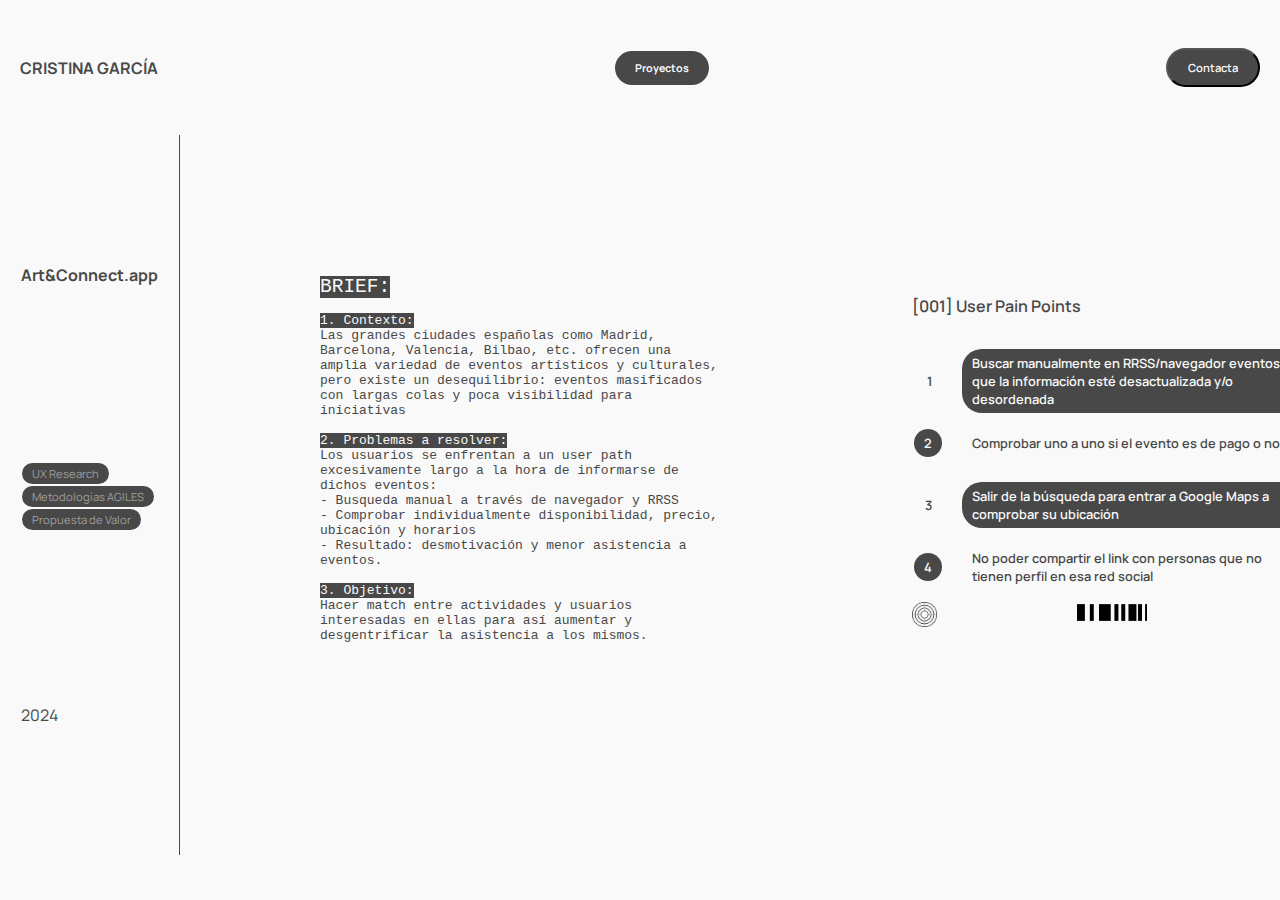
==== art.html @ 5415c03b "primera version" ====
<!DOCTYPE html>
<html lang="en">
<head>
    <meta charset="UTF-8">
    <meta name="viewport" content="width=device-width, initial-scale=1.0">
    <title>Art.app</title>
    <link rel="preconnect" href="https://fonts.googleapis.com">
    <link rel="preconnect" href="https://fonts.gstatic.com" crossorigin>
    <link href="https://fonts.googleapis.com/css2?family=Alfa+Slab+One&family=Manrope:wght@200..800&family=Oswald:wght@200..700&family=Press+Start+2P&family=Quicksand:wght@300..700&display=swap" rel="stylesheet">
    <link rel="stylesheet" href="css/proyecto.css">
</head>
<body>
    <header>
        <a href="index.html"><h2>CRISTINA GARCÍA</h2></a>
        <div>
            <a href="proyectos.html"><h6>Proyectos</h6></a>
            <!--<a href="about.html"><h6>Sobre mí</h6></a>-->
        </div>
        <a href="contacto.html"><button>Contacta</button></a>
    </header>

    <section class="contenido">
        <div class="contenedor izquierda">
            <h4>Art&Connect.app</h4>
            <div class="etiquetas">
                <p>UX Research</p>
                <p>Metodologías AGILES</p>
                <p>Propuesta de Valor</p>
            </div>
            <p class="anyo">2024</p>
        </div>

        <div class="canvas">
            <div class="brief">
                <p class="primero"><mark>BRIEF:</mark></p>
                <br>
                <p><mark>1. Contexto:</mark></p>
                <p>Las grandes ciudades españolas como Madrid, Barcelona, Valencia, Bilbao, etc. ofrecen una amplia variedad de eventos artísticos y culturales, pero existe un desequilibrio: eventos masificados con largas colas y poca visibilidad para iniciativas </p>
                <br>
                <p><mark>2. Problemas a resolver:</mark></p>
                <p>Los usuarios se enfrentan a un user path excesivamente largo a la hora de informarse de dichos eventos: <br>- Busqueda manual a través de navegador y RRSS <br>- Comprobar individualmente disponibilidad, precio, ubicación y horarios <br>- Resultado: desmotivación y menor asistencia a eventos.</p>
                <br>
                <p><mark>3. Objetivo:</mark></p>
                <p>Hacer match entre actividades y usuarios interesadas en ellas para así aumentar y desgentrificar la asistencia a los mismos. <br></p>
            </div>

            <div class="ventana">
                <p>[001] User Pain Points</p>
                <img width="25px" style="padding-bottom: 5px;" src="img/diana.png" alt="Diana" id="landing">
                <div class="painpoints">
                    <!--<img class="tituloUno"src="img/pain-points.png" alt="User Pain Points">-->
                    <p>1</p>
                    <p>Buscar manualmente en RRSS/navegador eventos y que la información esté desactualizada y/o desordenada</p>
                    <p>2</p>
                    <p style="width: 330px;">Comprobar uno a uno si el evento es de pago o no</p>
                    <p>3</p>
                    <p>Salir de la búsqueda para entrar a Google Maps a comprobar su ubicación</p>
                    <p>4</p>
                    <p>No poder compartir el link con personas que no tienen perfil en esa red social</p>
                </div>
                <img width="25px" style="padding-top: 5px;" src="img/diana.png" alt="Diana">
                <img width="70px" height="25px" src="img/codigo-de-barras.png" alt="Código de barras">
                <img width="25px" style="padding-top: 5px;" src="img/diana.png" alt="Diana">
            </div>

            <div style="width:1000px;" class="ventana">
                <p>[002] User Personas</p>
                <img width="25px" style="padding-bottom: 5px;" src="img/diana.png" alt="Diana" id="landing">
                <div class="user-persona-story">
                    <img src="img/user-persona-claudia.png" alt="User Persona 1">
                    <img src="img/user-persona-elias.png" alt="User Persona 2">
                </div>
                <img width="25px" style="padding-top: 5px;" src="img/diana.png" alt="Diana">
                <img width="70px" height="25px" src="img/codigo-de-barras.png" alt="Código de barras">
                <img width="25px" style="padding-top: 5px;" src="img/diana.png" alt="Diana">
            </div>

            <div style="width:1000px;" class="ventana">
                <p>[003] User Stories</p>
                <img width="25px" style="padding-bottom: 5px;" src="img/diana.png" alt="Diana" id="landing">
                <img width="500px" src="img/user-stories.png" alt="User Stories">
                <img width="25px" style="padding-top: 5px;" src="img/diana.png" alt="Diana">
                <img width="70px" height="25px" src="img/codigo-de-barras.png" alt="Código de barras">
                <img width="25px" style="padding-top: 5px;" src="img/diana.png" alt="Diana">
            </div>

            <div style="width:1000px;" class="ventana">
                <p>[004] User Journey</p>
                <img width="25px" style="padding-bottom: 5px;" src="img/diana.png" alt="Diana" id="landing">
                <div class="user-persona-story">
                    <img src="img/user-journey-CL.png" alt="User Journey 1">
                    <img src="img/user-journey-EL.png" alt="User Journey 2">
                </div>
                <img width="25px" style="padding-top: 5px;" src="img/diana.png" alt="Diana">
                <img width="70px" height="25px" src="img/codigo-de-barras.png" alt="Código de barras">
                <img width="25px" style="padding-top: 5px;" src="img/diana.png" alt="Diana">
            </div>

                <a href="BurstProject.html"><button class="next">Siguiente <br>proyecto</button></a>
            
        
        </div>

    </section>

    <script>
        window.addEventListener("wheel", evento => {
                
            window.scrollTo(window.scrollX + evento.deltaY, 0);
        });
    </script>
</body>
</html>
---- css/proyecto.css ----
*{
    margin: 0;
    padding: 0;
}
:root{
    --textColor: #484848;
    --backgroundColor: #f9f9f9;
    --detailsColor: #9f9f9f;
}
html{
    cursor: url(../img/cursor-normal.png), auto;
} 
body{
    font-family: "Manrope", sans-serif;
    background-color: var(--backgroundColor);
    color: var(--textColor);
    width: 100%;
    display: flex;
    justify-content: center;
    align-items: center;
    flex-direction: column;
    overflow: hidden; /* Esconder la barra de scroll */
}
header{
    width: 100%;
    height: 15vh;
    display: flex;
    justify-content: space-between;
    align-items: center;
    box-sizing: border-box;
    padding: 0 20px;
    position: fixed;
    top: 0px;
    z-index: 5;
    background-color: var(--backgroundColor);
}
header h2{
    font-size: 1em;
    color: var(--textColor);
}
header div{
    background-color: var(--textColor);
    color: var(--backgroundColor);
    display: flex;
    justify-content: space-evenly;
    padding: 10px 20px;
    border-radius: 20px;
    gap: 20px;
}
header div a{
    color: var(--backgroundColor);
}
header div h6:hover{
    color: var(--detailsColor);
    text-decoration: underline;
}
header button{
    background-color: var(--textColor);
    color: var(--backgroundColor);
    border-radius:50px;
    font-family: "Manrope", sans-serif;
    padding: 10px 20px;
    font-size: 0.7em;
    font-weight: 600;
}
header button:hover{ 
    transform: scale(1.2);
    background-color: var(--detailsColor);
    color: var(--backgroundColor);
    box-shadow: 2px 5px 10px var(--detailsColor);
    border: none;
    text-decoration: underline;
}
a{
    text-decoration: none;
}

/* Contenido de las páginas de Proyectos */
.contenido{
    width: 100%;
    height: 82vh; /*eliminar el scroll vertical */ 
    display: flex;
    align-items: center;
}
.izquierda{
    width: 180px;
    height: 80vh;
    box-sizing: border-box;
    padding: 30px;
    display: grid;
    grid-template-rows: repeat(3,1fr);
    align-items: center;
    justify-content: center;
    border-right: 1px solid var(--textColor);
    position: fixed;
    top:15vh;
    background-color: var(--backgroundColor);
    z-index: 4;
} 
.etiquetas p{
    display: inline-block;
    background-color: var(--textColor);
    color: var(--detailsColor);
    font-size: 0.7em;
    border-radius: 15px;
    padding: 3px 10px;
    margin: 2px 1px 0;
}
.canvas{
    width: 300%;
    margin: 20vh 25vw 0;
    display: flex;
    align-items: center;
    justify-content: space-between;
    gap: 5%;
}
.next{
    width: 150px;
    height: 150px;
    background-color: var(--textColor);
    color: var(--backgroundColor);
    border-radius: 50%;
    font-size: 1em;
    font-family: "Manrope", sans-serif;
    margin-right: 10vw;
}
.next:hover{
    background-color: var(--backgroundColor);
    border: 3px solid var(--textColor);
    color: var(--textColor);
    box-shadow: 2px 2px 5px var(--textColor);
}
.ventana p{
    font-weight: 600;
}

/* PROYECTO: ArtApp.com */
.brief{
    width: 400px;
    font-family: monospace;
}
mark{
    background-color: var(--textColor);
    color: var(--backgroundColor);
}
.primero{
    font-size: 1.5em;
    width: 400px;
}
.painpoints{
    display: grid;
    grid-template-columns: 30px 350px;
    grid-template-rows: repeat(4, 60px);
    row-gap: 2px;
    column-gap: 20px;
    padding: 0;
    margin-top: 30px;
    justify-items: end;
}
.painpoints p{
    font-family: "Manrope", sans-serif;
    font-size: 0.8em;
    align-self: center;
    padding: 5px 10px;
}
.painpoints p:nth-child(2),
.painpoints p:nth-child(3),
.painpoints p:nth-child(6),
.painpoints p:nth-child(7){
    background-color: var(--textColor);
    color: var(--backgroundColor);
    border-radius: 20px;
}
.user-persona-story{
    display: flex;
    align-items: center;
    gap: 3px;
}
.user-persona-story img{
    width: 497px;
}


/* http://bennet.clapat.com/?ref=designerdailyreport.com*/
/*PROYECTO: JC Portfolio */
.indiceJC{
    display: grid;
    grid-template-rows: 5vh, repeat(3, 1fr);
    justify-items: center;
    align-content: center;
    font-weight: 600;
    cursor: pointer;
    gap: 10px;
}
.indiceJC img{
    height: 100px;
}
.indiceJC img:hover{
    border: 2px solid var(--textColor);
    box-shadow: 2px 2px 5px var(--textColor);
}
.ventana{
    width: 450px;
    display: flex;
    align-items: center;
    justify-content: space-between;
    flex-wrap: wrap;
    position: relative;
}
.ventana p{
    display: inline;
}
.ventana video{
    display: block;
}

/* PROYECTO: Burst Project */
.indiceModal{
    display: flex;
    flex-direction: column;
    align-items: center;
    gap: 10px;
}
.modal{
    display: grid;
    grid-template-columns: repeat(4, 100px);
    grid-template-rows: repeat(2, 1fr);
    gap: 10px;
    cursor: pointer; /* añadir lo de la galería modal aqui*/
}
.modal img:hover{
    border: 2px solid var(--textColor);
    box-shadow: 2px 2px 5px var(--textColor);
}

/*PROYECTO: portfolio */
.especial{
    color: var(--textColor);
    font-size: 1.2em;
    width: 400px;
    font-family: "Manrope", sans-serif;
    font-weight: 600;
}
.especial button{
    color: var(--backgroundColor);
    font-size: 1em;
    border-radius: 20px;
    background-color: var(--textColor);
    font-family: monospace;
    padding: 3px 10px;
}
.Bdos,
.Bocho{
    border: 2px dotted;
    background-color: var(--detailsColor);
    color: var(--textColor);
}
.invisible{
    display: none;
}

/*PROYECTO: BBDD*/
.research{
    width: 500px;
    display: flex;
    flex-direction: column;
    align-items: flex-start;
    font-size: 0.8em;
    gap: 2px;
}
.access{
    width: 500px;
    height: 30vh;
    display: grid;
    grid-template-columns: repeat(2, 1fr);
    align-self: center;
}
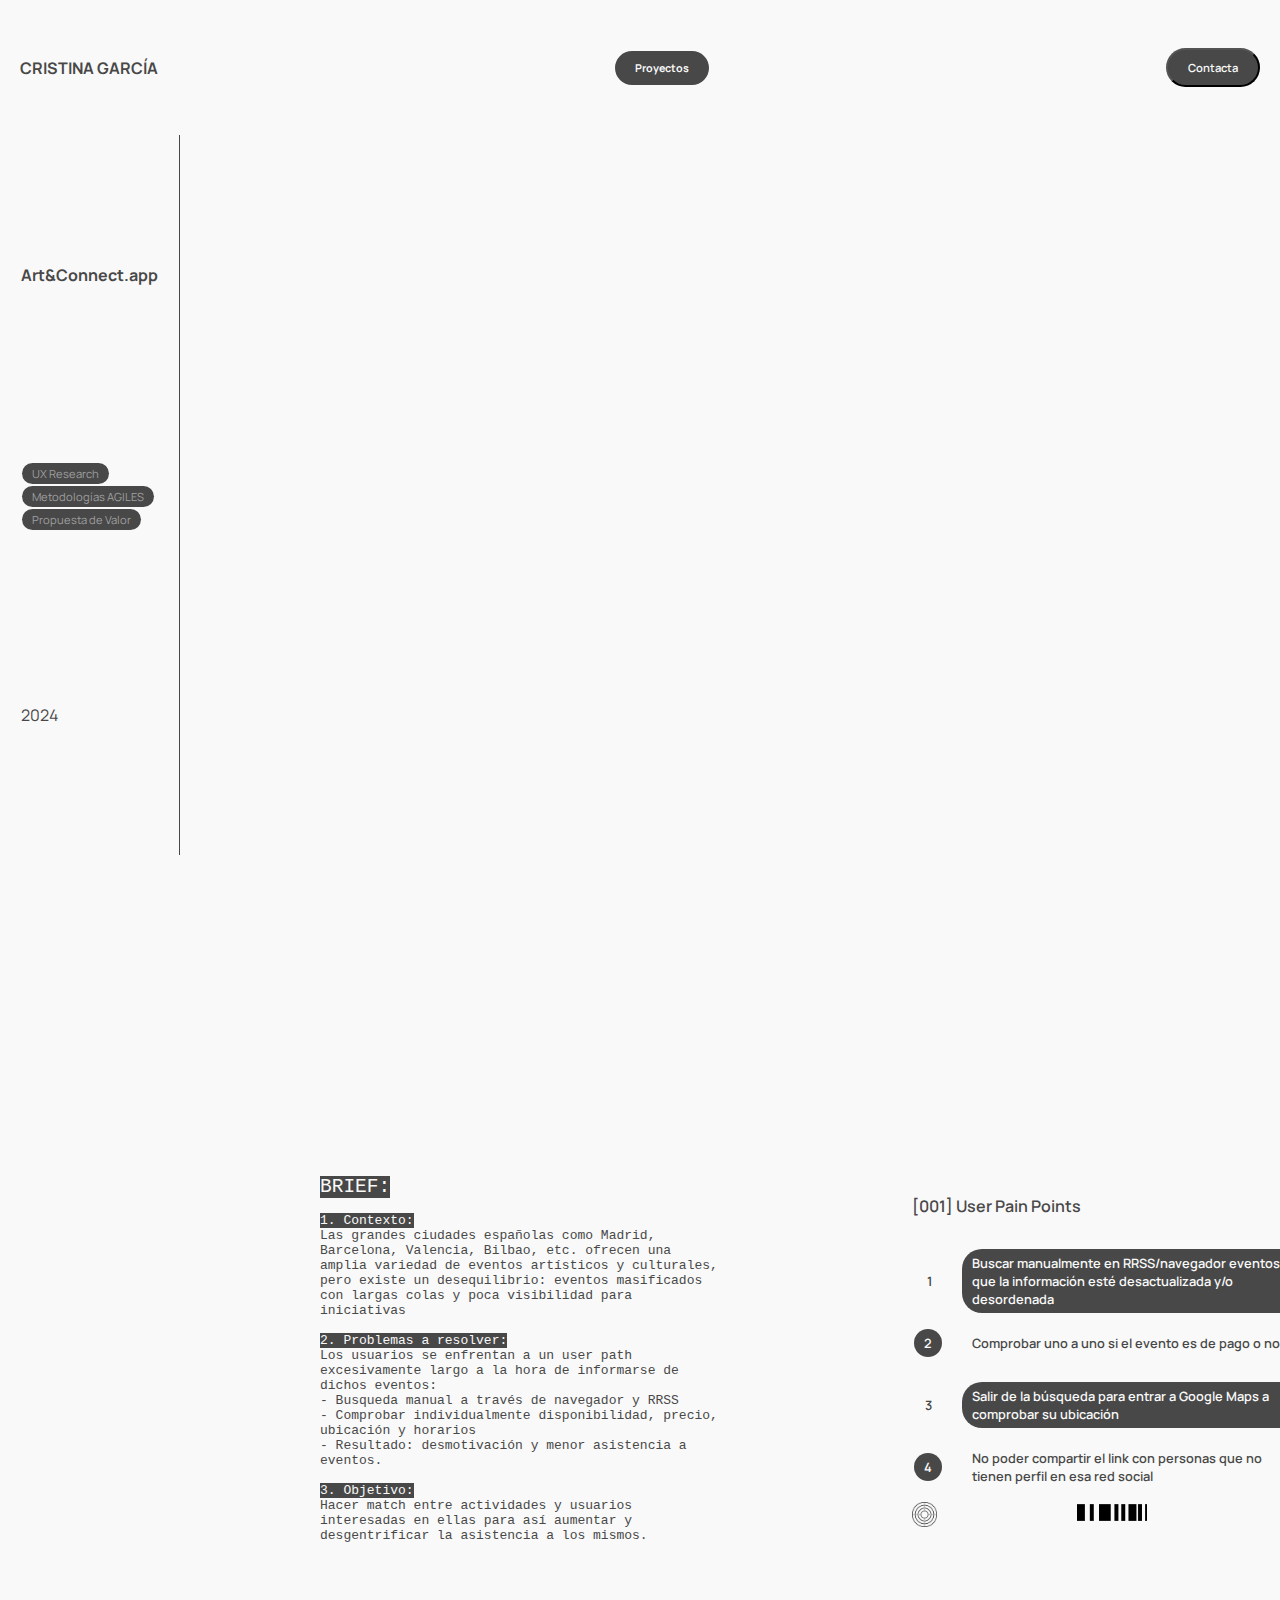
==== commit f5d2f7c8: "pilot" ====
--- a/art.html
+++ b/art.html
@@ -10,6 +10,9 @@
     <link rel="stylesheet" href="css/proyecto.css">
 </head>
 <body>
+    <div class="medio">
+        <p>Para tener una experiencia como se merece mientras visitas esta web, cambia a una pantalla de +900px de ancho ;) </p>
+    </div>
     <header>
         <a href="index.html"><h2>CRISTINA GARCÍA</h2></a>
         <div>
--- a/css/proyecto.css
+++ b/css/proyecto.css
@@ -274,4 +274,21 @@
     display: grid;
     grid-template-columns: repeat(2, 1fr);
     align-self: center;
+}
+.medio{
+    display: none;
+    width: 100%;
+    height: 100vh;
+    background-color: var();
+    color: var(--backgroundColor);
+    display: flex;
+    justify-content: center;
+    align-items: center;
+    font-size: 1em;
+}
+
+@media screen and (width<890px) {
+    .medio{
+        display: block;
+    }
 }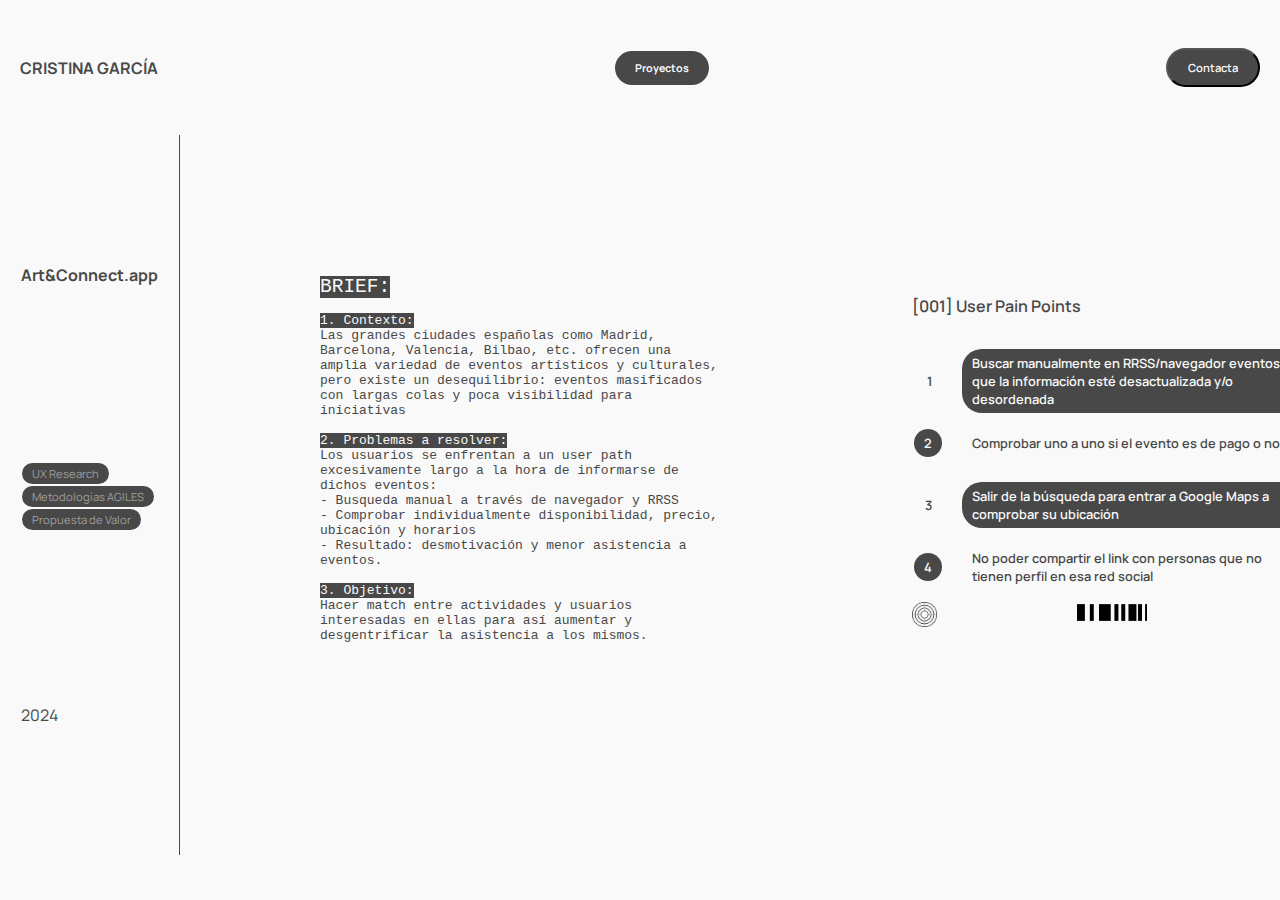
==== commit be6316e3: "pilot" ====
--- a/art.html
+++ b/art.html
@@ -10,9 +10,9 @@
     <link rel="stylesheet" href="css/proyecto.css">
 </head>
 <body>
-    <div class="medio">
+    <!--<div class="medio">
         <p>Para tener una experiencia como se merece mientras visitas esta web, cambia a una pantalla de +900px de ancho ;) </p>
-    </div>
+    </div>-->
     <header>
         <a href="index.html"><h2>CRISTINA GARCÍA</h2></a>
         <div>
--- a/css/proyecto.css
+++ b/css/proyecto.css
@@ -275,20 +275,21 @@
     grid-template-columns: repeat(2, 1fr);
     align-self: center;
 }
-.medio{
+/*.medio{
     display: none;
     width: 100%;
     height: 100vh;
-    background-color: var();
+    background-color: var(--textColor);
     color: var(--backgroundColor);
     display: flex;
     justify-content: center;
     align-items: center;
     font-size: 1em;
-}
-
-@media screen and (width<890px) {
+    position: fixed;
+}
+
+@media screen and (min-width: 890px) {
     .medio{
         display: block;
     }
-}+}*/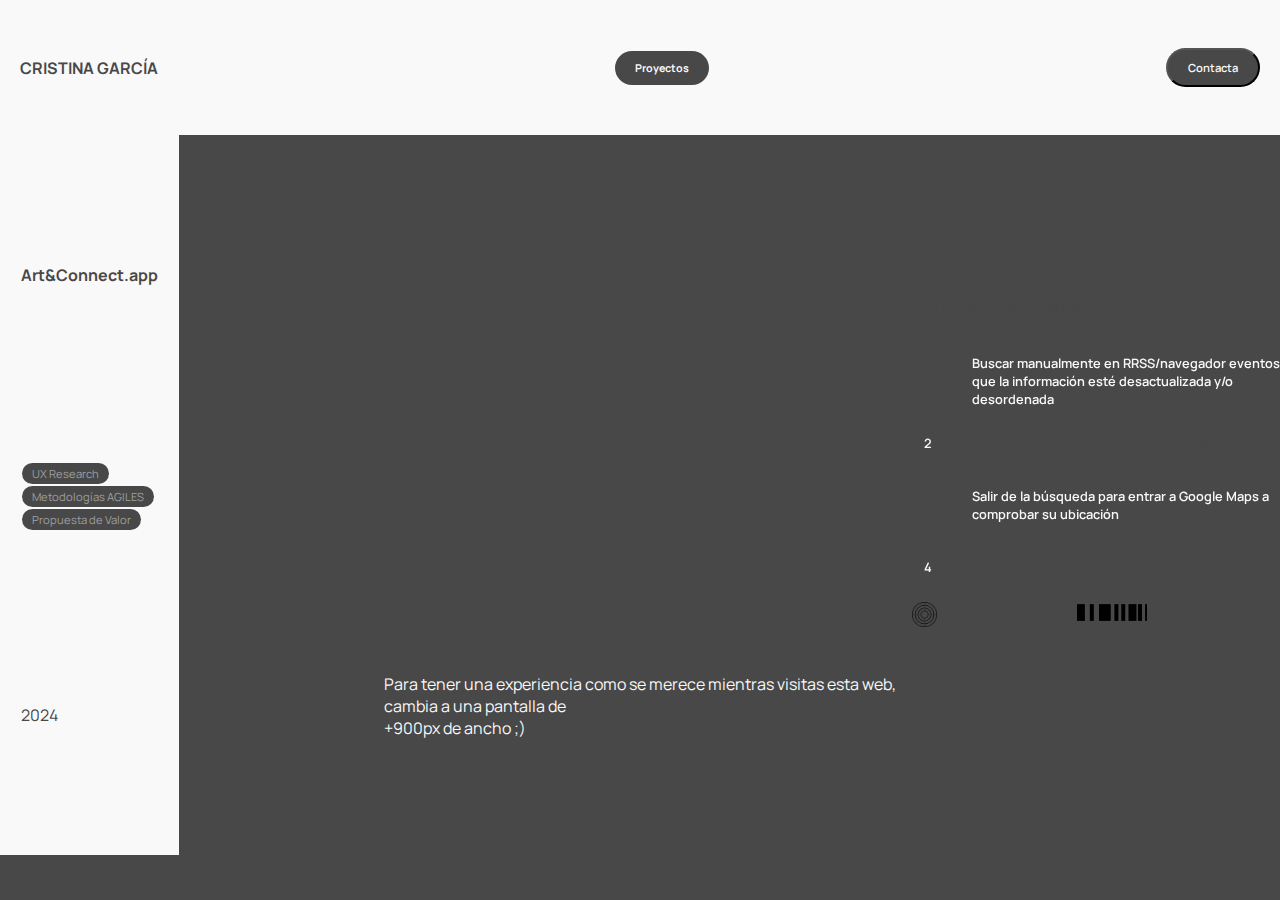
==== commit 114b22ea: "pilot" ====
--- a/art.html
+++ b/art.html
@@ -10,9 +10,9 @@
     <link rel="stylesheet" href="css/proyecto.css">
 </head>
 <body>
-    <!--<div class="medio">
-        <p>Para tener una experiencia como se merece mientras visitas esta web, cambia a una pantalla de +900px de ancho ;) </p>
-    </div>-->
+    <div class="medio">
+        <p>Para tener una experiencia como se merece mientras visitas esta web, <br> cambia a una pantalla de <br> +900px de ancho ;) </p>
+    </div>
     <header>
         <a href="index.html"><h2>CRISTINA GARCÍA</h2></a>
         <div>
--- a/css/proyecto.css
+++ b/css/proyecto.css
@@ -275,7 +275,7 @@
     grid-template-columns: repeat(2, 1fr);
     align-self: center;
 }
-/*.medio{
+.medio{
     display: none;
     width: 100%;
     height: 100vh;
@@ -286,10 +286,13 @@
     align-items: center;
     font-size: 1em;
     position: fixed;
-}
-
-@media screen and (min-width: 890px) {
+    top: 0;
+    padding: 20%;
+}
+
+@media screen and (max-width: 890px) {
     .medio{
-        display: block;
+        display: flex;
+        z-index: 6;
     }
-}*/+}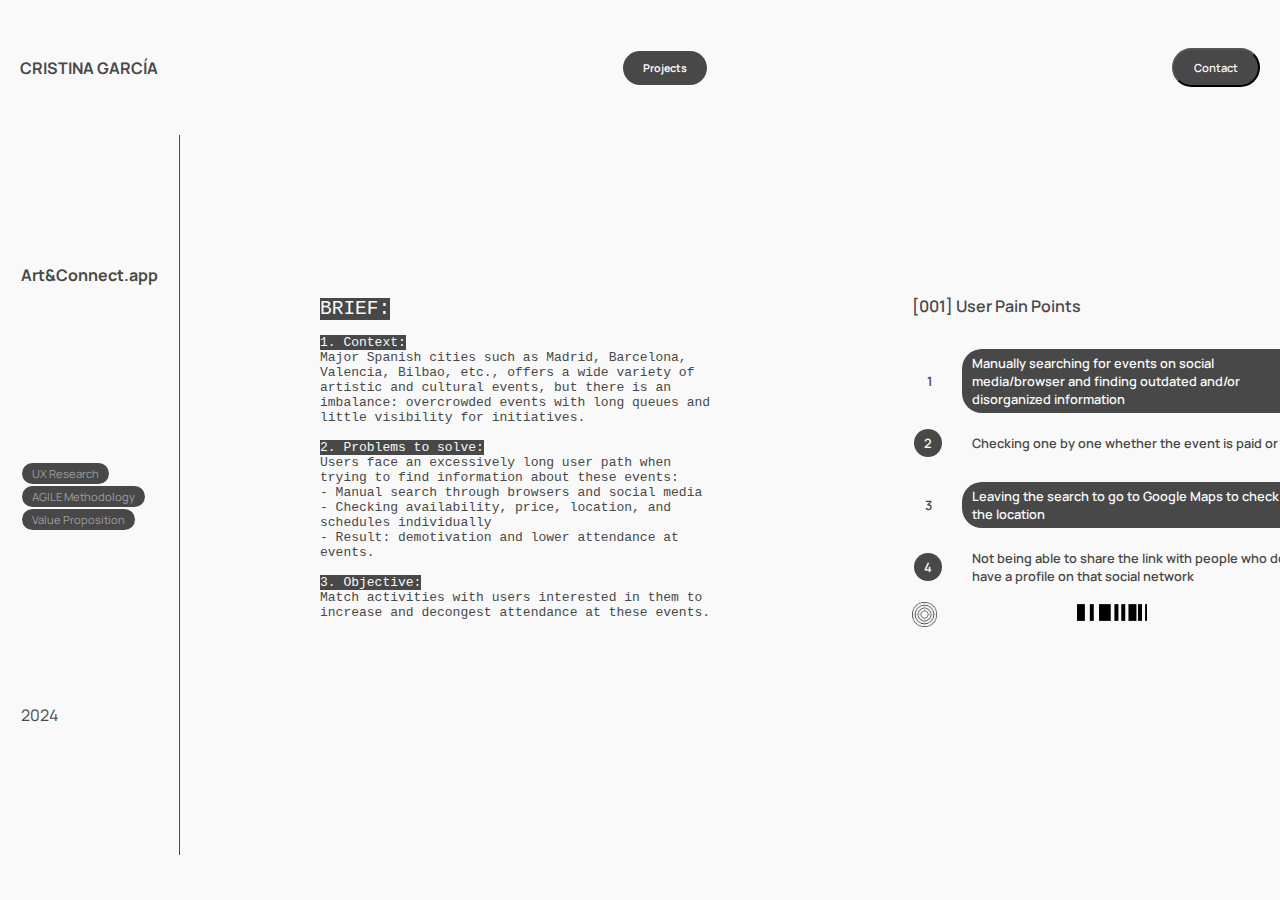
==== commit 54508c59: "pilot" ====
--- a/art.html
+++ b/art.html
@@ -11,15 +11,15 @@
 </head>
 <body>
     <div class="medio">
-        <p>Para tener una experiencia como se merece mientras visitas esta web, <br> cambia a una pantalla de <br> +900px de ancho ;) </p>
+        <p>Please switch to a screen<br>wider than 900px, in order to <br>enjoy a top-notch experience while <br>browsing this site ;) </p>
     </div>
     <header>
         <a href="index.html"><h2>CRISTINA GARCÍA</h2></a>
         <div>
-            <a href="proyectos.html"><h6>Proyectos</h6></a>
+            <a href="proyectos.html"><h6>Projects</h6></a>
             <!--<a href="about.html"><h6>Sobre mí</h6></a>-->
         </div>
-        <a href="contacto.html"><button>Contacta</button></a>
+        <a href="contacto.html"><button>Contact</button></a>
     </header>
 
     <section class="contenido">
@@ -27,8 +27,8 @@
             <h4>Art&Connect.app</h4>
             <div class="etiquetas">
                 <p>UX Research</p>
-                <p>Metodologías AGILES</p>
-                <p>Propuesta de Valor</p>
+                <p>AGILE Methodology</p>
+                <p>Value Proposition</p>
             </div>
             <p class="anyo">2024</p>
         </div>
@@ -37,14 +37,14 @@
             <div class="brief">
                 <p class="primero"><mark>BRIEF:</mark></p>
                 <br>
-                <p><mark>1. Contexto:</mark></p>
-                <p>Las grandes ciudades españolas como Madrid, Barcelona, Valencia, Bilbao, etc. ofrecen una amplia variedad de eventos artísticos y culturales, pero existe un desequilibrio: eventos masificados con largas colas y poca visibilidad para iniciativas </p>
+                <p><mark>1. Context:</mark></p>
+                <p>Major Spanish cities such as Madrid, Barcelona, Valencia, Bilbao, etc., offers a wide variety of artistic and cultural events, but there is an imbalance: overcrowded events with long queues and little visibility for initiatives.</p>
                 <br>
-                <p><mark>2. Problemas a resolver:</mark></p>
-                <p>Los usuarios se enfrentan a un user path excesivamente largo a la hora de informarse de dichos eventos: <br>- Busqueda manual a través de navegador y RRSS <br>- Comprobar individualmente disponibilidad, precio, ubicación y horarios <br>- Resultado: desmotivación y menor asistencia a eventos.</p>
+                <p><mark>2. Problems to solve:</mark></p>
+                <p>Users face an excessively long user path when trying to find information about these events: <br>- Manual search through browsers and social media <br>- Checking availability, price, location, and schedules individually <br>- Result: demotivation and lower attendance at events.</p>
                 <br>
-                <p><mark>3. Objetivo:</mark></p>
-                <p>Hacer match entre actividades y usuarios interesadas en ellas para así aumentar y desgentrificar la asistencia a los mismos. <br></p>
+                <p><mark>3. Objective:</mark></p>
+                <p>Match activities with users interested in them to increase and decongest attendance at these events. <br></p>
             </div>
 
             <div class="ventana">
@@ -53,13 +53,13 @@
                 <div class="painpoints">
                     <!--<img class="tituloUno"src="img/pain-points.png" alt="User Pain Points">-->
                     <p>1</p>
-                    <p>Buscar manualmente en RRSS/navegador eventos y que la información esté desactualizada y/o desordenada</p>
+                    <p>Manually searching for events on social media/browser and finding outdated and/or disorganized information</p>
                     <p>2</p>
-                    <p style="width: 330px;">Comprobar uno a uno si el evento es de pago o no</p>
+                    <p style="width: 330px;">Checking one by one whether the event is paid or not</p>
                     <p>3</p>
-                    <p>Salir de la búsqueda para entrar a Google Maps a comprobar su ubicación</p>
+                    <p>Leaving the search to go to Google Maps to check the location</p>
                     <p>4</p>
-                    <p>No poder compartir el link con personas que no tienen perfil en esa red social</p>
+                    <p>Not being able to share the link with people who don't have a profile on that social network</p>
                 </div>
                 <img width="25px" style="padding-top: 5px;" src="img/diana.png" alt="Diana">
                 <img width="70px" height="25px" src="img/codigo-de-barras.png" alt="Código de barras">
--- a/css/proyecto.css
+++ b/css/proyecto.css
@@ -281,7 +281,6 @@
     height: 100vh;
     background-color: var(--textColor);
     color: var(--backgroundColor);
-    display: flex;
     justify-content: center;
     align-items: center;
     font-size: 1em;
